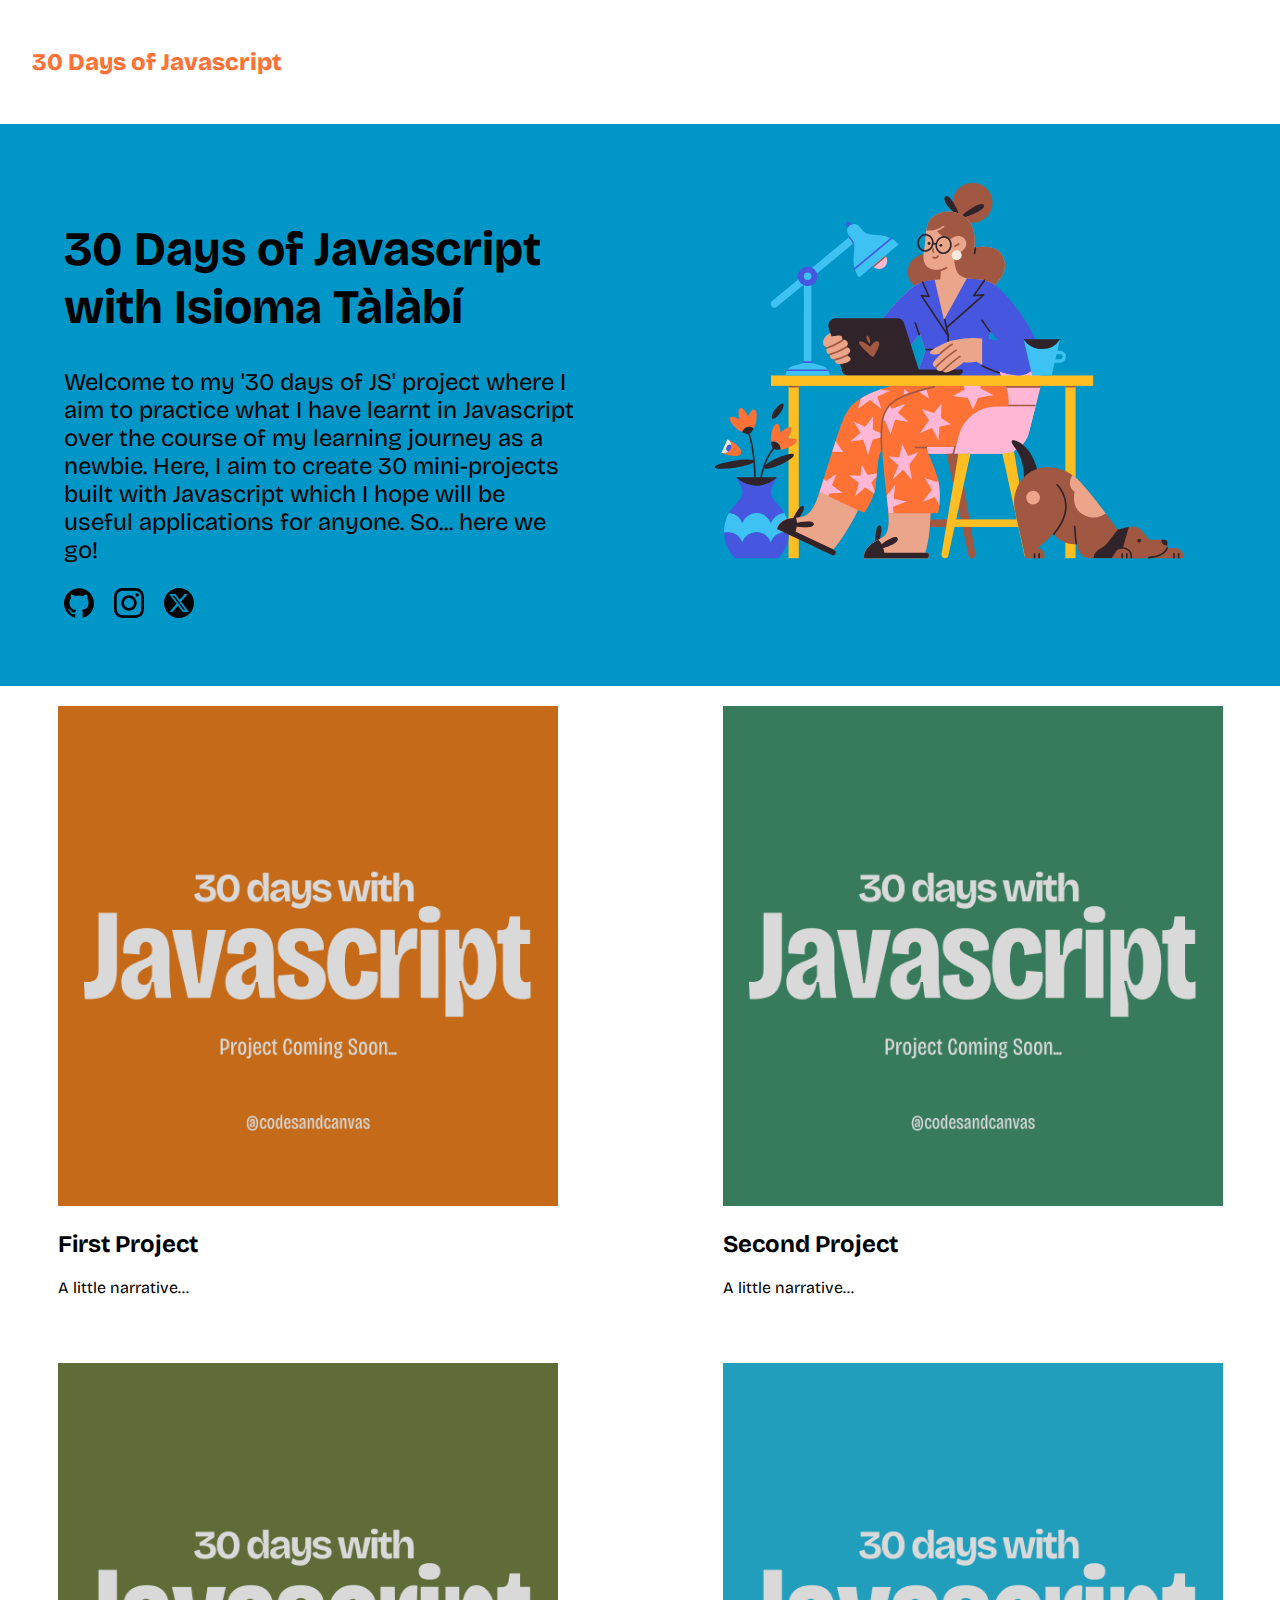
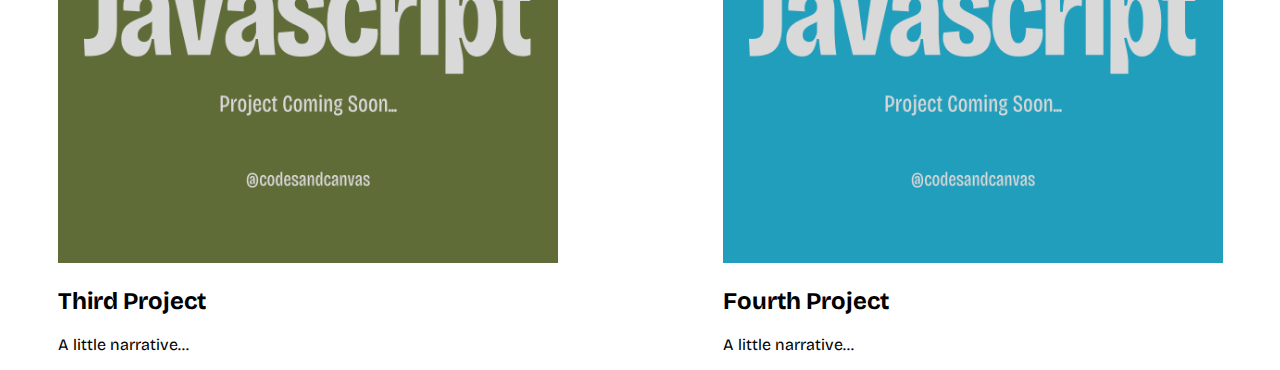
==== index.html @ bf1bf073 "initial commit" ====
<!DOCTYPE html>
<html lang="en">

<head>
    <meta charset="UTF-8">
    <meta name="viewport" content="width=device-width, initial-scale=1.0">
    <title>30 Days of Javascript</title>
    <link rel="shortcut icon" href="./assets/favicon.ico" type="image/x-icon">

    <!-- Style Sheet -->
    <link rel="stylesheet" href="./index.css">

    <!-- Font Family: Bricolage Grotesque -->
    <link rel="preconnect" href="https://fonts.googleapis.com">
    <link rel="preconnect" href="https://fonts.gstatic.com" crossorigin>
    <link href="https://fonts.googleapis.com/css2?family=Bricolage+Grotesque:opsz,wght@12..96,200..800&display=swap"
        rel="stylesheet">


</head>

<body>
    <header>
        <nav>
            <ul>
                <li>30 Days of Javascript</li>
            </ul>
        </nav>

    </header>
    <main>
        <section class="wrapper">
            <div class="first__container">
                <h1>30 Days of Javascript with Isioma Tàlàbí</h1>
                <p class="intro__text">Welcome to my '30 days of JS' project where I aim to practice what I have learnt
                    in Javascript over
                    the
                    course of my learning journey as a newbie. Here, I aim to create 30 mini-projects built with
                    Javascript
                    which I hope will be useful applications for anyone. So... here we go!</p>

                <span>
                    <a href=""><img class="socials" src="./assets/github.svg" alt=""></a>
                    <a href=""><img class="socials" src="./assets/instagram.svg" alt=""></a>
                    <a href=""><img class="socials" src="./assets/twitter-alt-circle.svg" alt=""></a>
                </span>
            </div>
            <div class="second__container">
                <img class="header__image" src="./assets/image1.svg"
                    alt="An illustration of a woman working on a laptop">
            </div>
        </section>

        <!-- Project List -->

        <section>
            <div class="third__container">

                <div class="widget">
                    <a href=""><img class="widget_image" src="./assets/1.png" alt="First Project placeholder"></a>
                    <h2>First Project</h2>
                    <p>A little narrative...</p>
                </div>

                <div class="widget">
                    <a href=""><img class="widget_image" src="./assets/2.png" alt="Second Project placeholder"></a>
                    <h2>Second Project</h2>
                    <p>A little narrative...</p>
                </div>

                <div class="widget">
                    <a href=""><img class="widget_image" src="./assets/3.png" alt="Third Project placeholder"></a>
                    <h2>Third Project</h2>
                    <p>A little narrative...</p>
                </div>

                <div class="widget">
                    <a href=""><img class="widget_image" src="./assets/4.png" alt="Fourth Project placeholder"></a>
                    <h2>Fourth Project</h2>
                    <p>A little narrative...</p>
                </div>

            </div>
        </section>

    </main>
</body>

</html>
---- index.css ----
/* Landing Page Styles */
*,
*::before,
*::after {
  box-sizing: border-box;
}

:root {
  --font-family: "Bricolage Grotesque", sans-serif;
  --color-primary: #0096c7;
}

body {
  font-family: var(--font-family);
  margin: 0;
}
/* Nav Bar */
ul > li {
  list-style: none;
  font-weight: 800;
  font-size: 1.5rem;
  color: #ff7134;
  padding: 2rem;
}

ul {
  padding: 0;
}

/* Introductory Section */
.wrapper {
  display: grid;
  grid-template-columns: 1fr 1fr;
  margin-bottom: 20px;
}

.header__image {
  width: 600px;
  height: 500px;
  object-fit: cover;
}

h1 {
  font-size: 3rem;
}

.intro__text {
  font-size: 1.5rem;
}

p {
  font-size: 1rem;
}

.first__container {
  padding: 4rem;
  background-color: var(--color-primary);
}

.socials {
  width: 30px;
}

span {
  display: flex;
  gap: 20px;
}

.second__container {
  background-color: var(--color-primary);
}

/* Project List */
.third__container {
  display: grid;
  grid-template-columns: 1fr 1fr;
  row-gap: 50px;
  column-gap: 50px;
  /* justify-content: center; */
  justify-items: center;
}

.widget_image {
  height: 500px;
  width: 500px;
}

/* Media Queries */
@media screen and (max-width: 800px) {
  .wrapper {
    display: grid;
    grid-template-columns: 1fr;
    margin-left: 50px;
  }

  .first__container {
    padding: 2rem;
    width: 500px;
  }

  .second__container {
    width: 500px;
  }

  h1 {
    font-size: 2rem;
  }

  .intro__text {
    font-size: 1rem;
  }

  .third__container {
    display: grid;
    grid-template-columns: 1fr;
    margin-left: 50px;
  }

  .socials {
    width: 20px;
  }
}
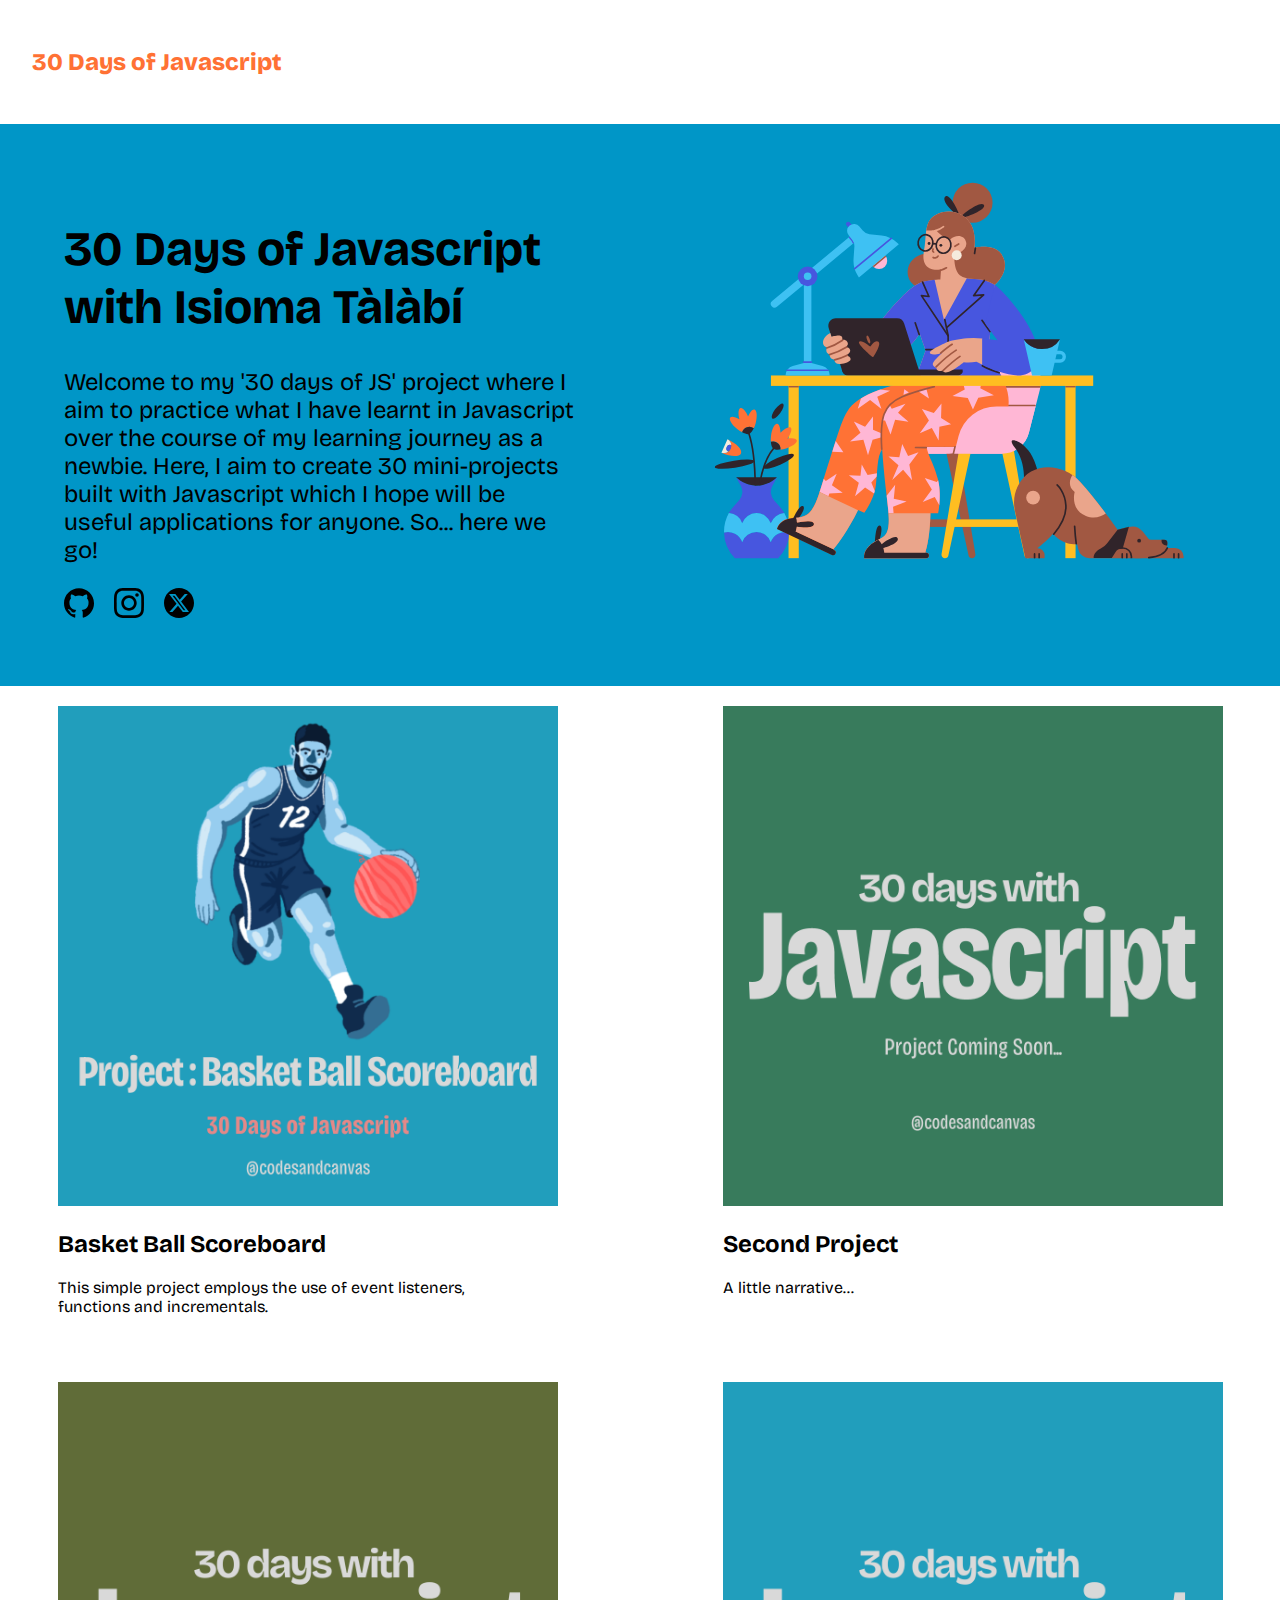
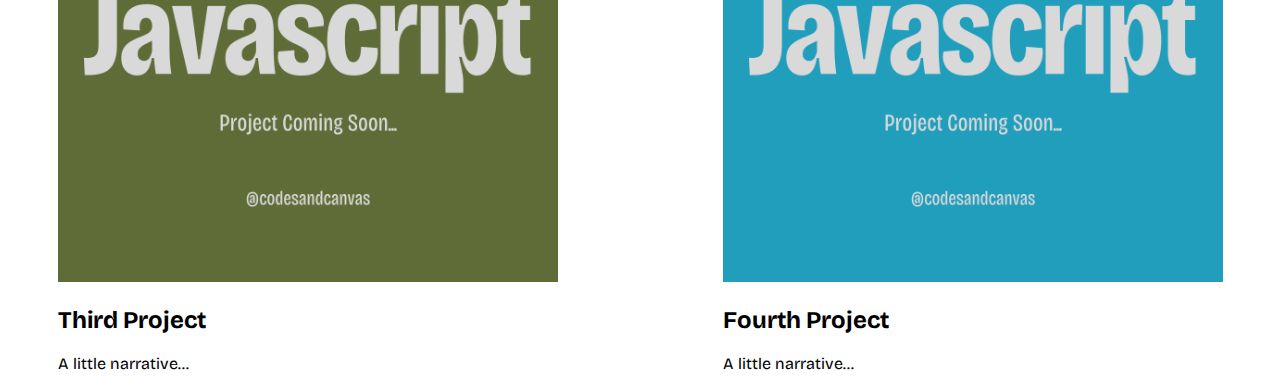
==== commit 43ef08c2: "new: added basketball scorecard project" ====
--- a/index.html
+++ b/index.html
@@ -40,9 +40,9 @@
                     which I hope will be useful applications for anyone. So... here we go!</p>
 
                 <span>
-                    <a href=""><img class="socials" src="./assets/github.svg" alt=""></a>
-                    <a href=""><img class="socials" src="./assets/instagram.svg" alt=""></a>
-                    <a href=""><img class="socials" src="./assets/twitter-alt-circle.svg" alt=""></a>
+                    <a href="https://github.com/isioma-talabi"><img class="socials" src="./assets/github.svg" alt=""></a>
+                    <a href="https://www.instagram.com/codesandcanvas?igsh=d3llNnl2dmVuMG16"><img class="socials" src="./assets/instagram.svg" alt=""></a>
+                    <a href="https://x.com/codesandcanvas"><img class="socials" src="./assets/twitter-alt-circle.svg" alt=""></a>
                 </span>
             </div>
             <div class="second__container">
@@ -57,9 +57,11 @@
             <div class="third__container">
 
                 <div class="widget">
-                    <a href=""><img class="widget_image" src="./assets/1.png" alt="First Project placeholder"></a>
-                    <h2>First Project</h2>
-                    <p>A little narrative...</p>
+                    <a href="./basketball-scorecard/basketball-scorecard.html"><img class="widget_image" src="./assets/BBall.png" alt="First Project placeholder"></a>
+                    <a href="./basketball-scorecard/basketball-scorecard.html">
+                        <h2 id="bball__heading">Basket Ball Scoreboard</h2>
+                    </a>
+                    <p>This simple project employs the use of  event listeners, <br class="nobreak"> functions and incrementals. </p>
                 </div>
 
                 <div class="widget">
--- a/index.css
+++ b/index.css
@@ -23,6 +23,10 @@
   padding: 2rem;
 }
 
+a {
+  text-decoration: none;
+}
+
 ul {
   padding: 0;
 }
@@ -42,6 +46,14 @@
 
 h1 {
   font-size: 3rem;
+}
+
+#bball__heading {
+  color: black;
+}
+
+#bball__heading:hover {
+  color: #229ebc;
 }
 
 .intro__text {
@@ -90,7 +102,6 @@
   .wrapper {
     display: grid;
     grid-template-columns: 1fr;
-    margin-left: 50px;
   }
 
   .first__container {
@@ -111,12 +122,68 @@
   }
 
   .third__container {
-    display: grid;
-    grid-template-columns: 1fr;
-    margin-left: 50px;
+    display: flex;
+    flex-direction: column;
   }
 
   .socials {
     width: 20px;
   }
+
+  .header__image {
+    width: 400px;
+    height: 400px;
+    object-fit: cover;
+  }
 }
+
+@media screen and (max-width: 400px) {
+  .first__container {
+    padding: 1rem;
+    width: 300px;
+    margin-left: 20px;
+  }
+
+  .second__container {
+    width: 300px;
+    margin-left: 20px;
+  }
+
+  .third__container {
+    display: flex;
+    flex-direction: column;
+    margin-left: 20px;
+  }
+
+  .header__image {
+    width: 300px;
+    height: 300px;
+    object-fit: cover;
+  }
+
+  .widget_image {
+    height: 300px;
+    width: 300px;
+  }
+
+  h1 {
+    font-size: 1rem;
+  }
+
+   p {
+    font-size: 14px;
+  }
+
+  .intro__text {
+    font-size: 13px;
+  }
+
+  ul > li {
+    font-size: 1rem;
+    padding: 1rem;
+  }
+
+  .nobreak {
+    display: none;
+  }
+}
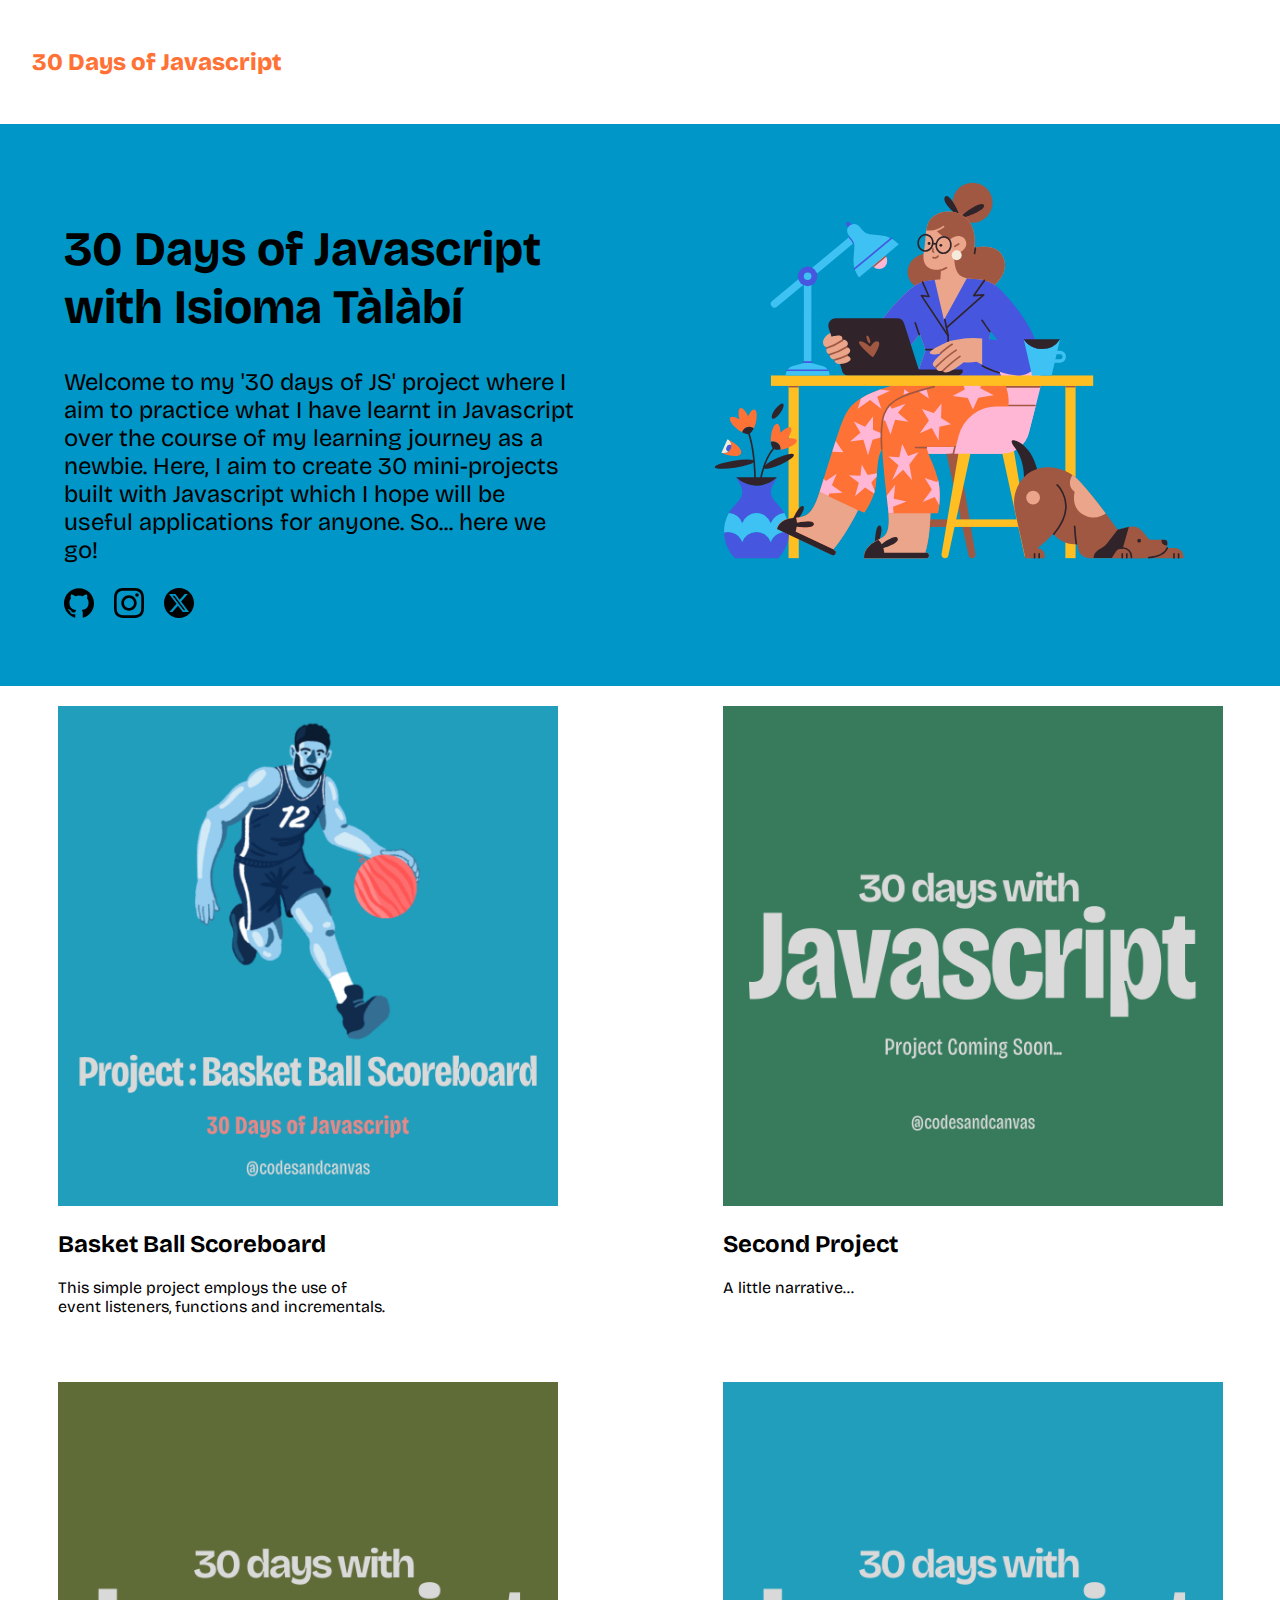
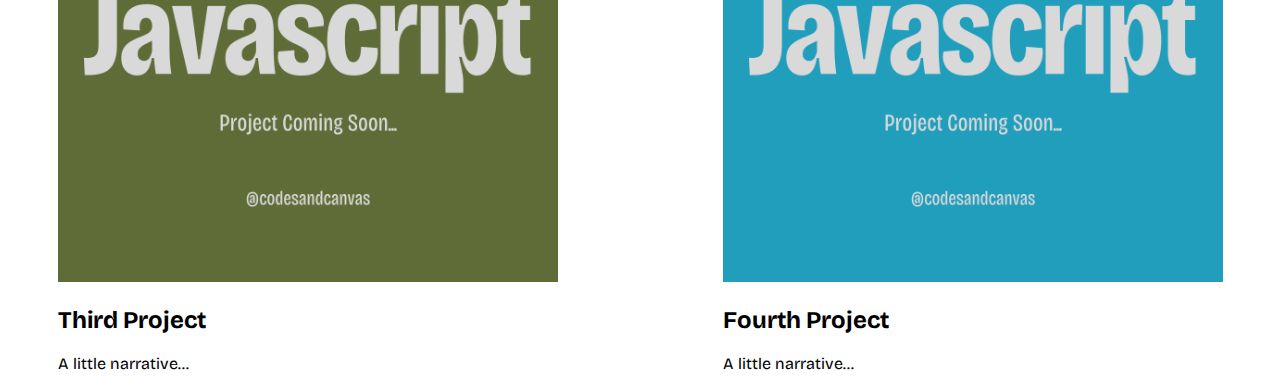
==== commit ebadd8d0: "fix: media queries" ====
--- a/index.html
+++ b/index.html
@@ -61,7 +61,7 @@
                     <a href="./basketball-scorecard/basketball-scorecard.html">
                         <h2 id="bball__heading">Basket Ball Scoreboard</h2>
                     </a>
-                    <p>This simple project employs the use of  event listeners, <br class="nobreak"> functions and incrementals. </p>
+                    <p>This simple project employs the use of <br>  event listeners, functions and incrementals. </p>
                 </div>
 
                 <div class="widget">
--- a/index.css
+++ b/index.css
@@ -97,7 +97,7 @@
   width: 500px;
 }
 
-/* Media Queries */
+/* Media Queries for homepage */
 @media screen and (max-width: 800px) {
   .wrapper {
     display: grid;
@@ -137,7 +137,7 @@
   }
 }
 
-@media screen and (max-width: 400px) {
+@media screen and (max-width: 500px) {
   .first__container {
     padding: 1rem;
     width: 300px;
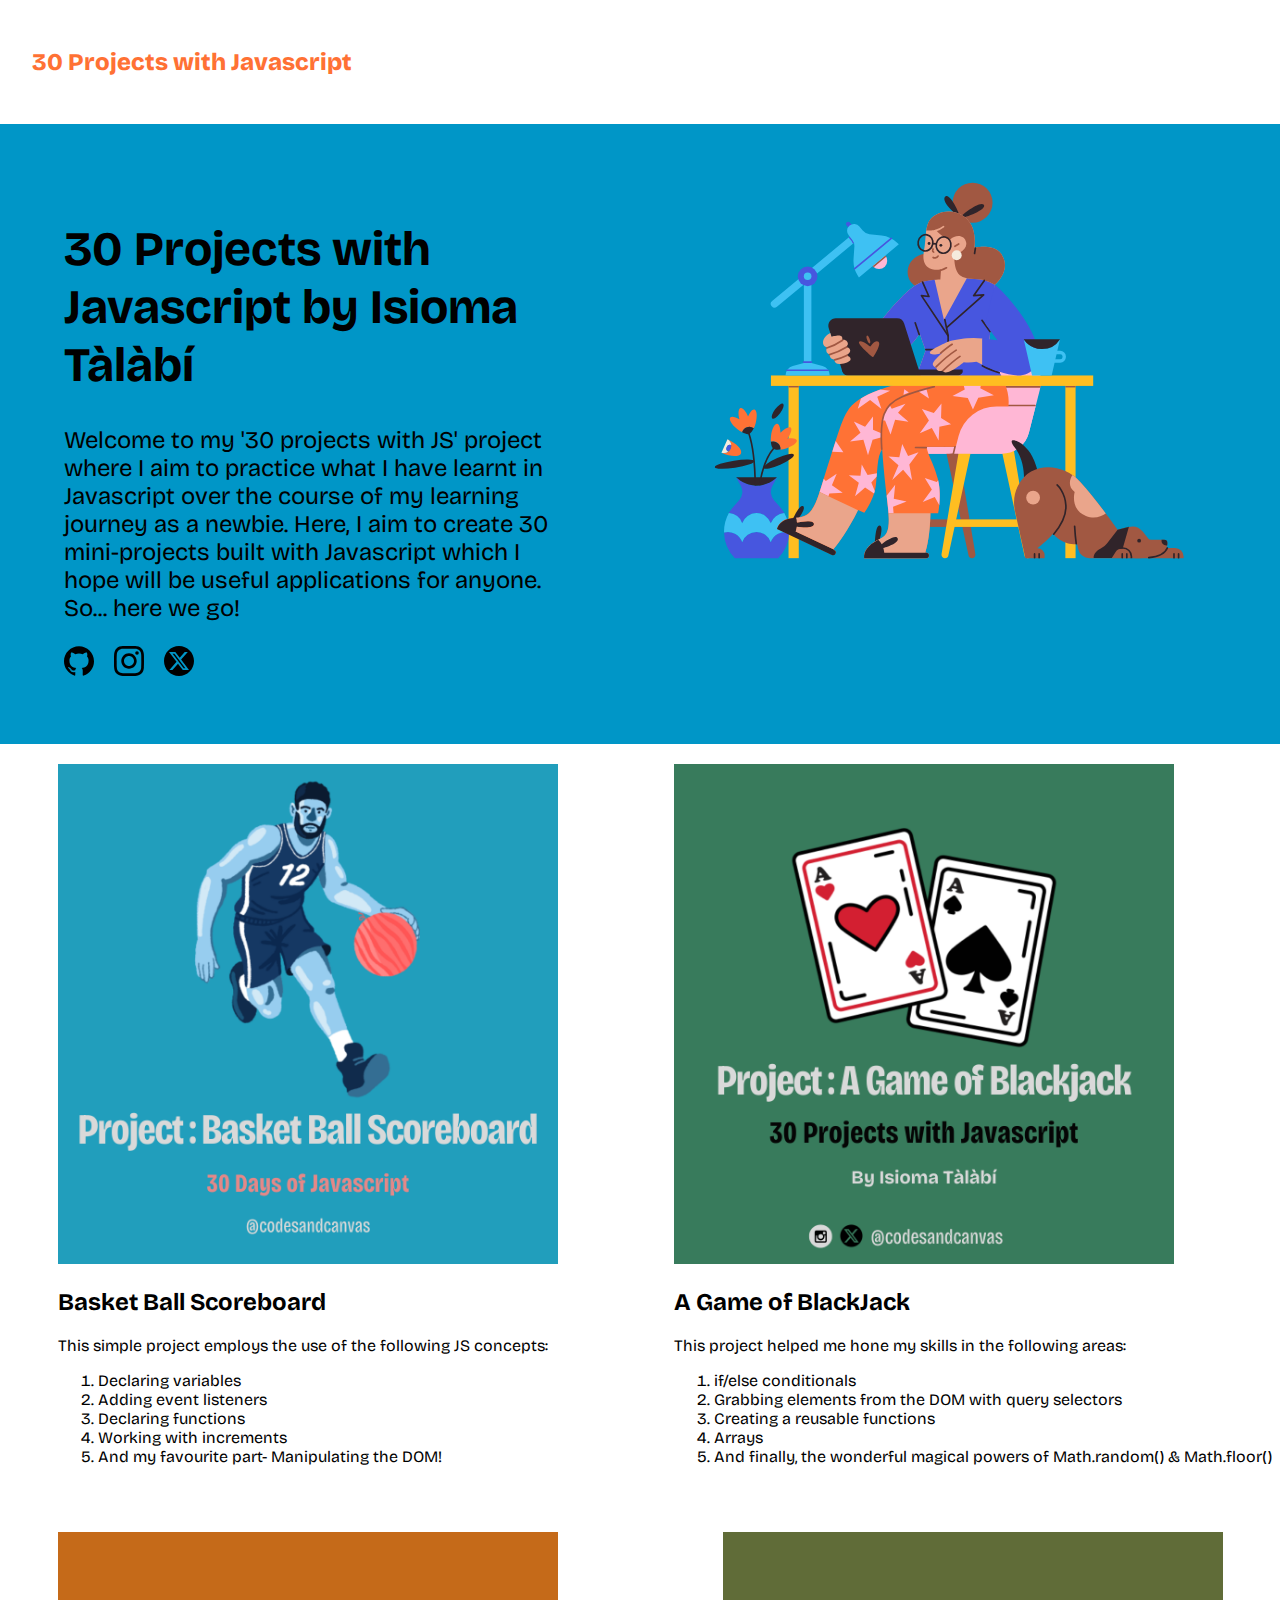
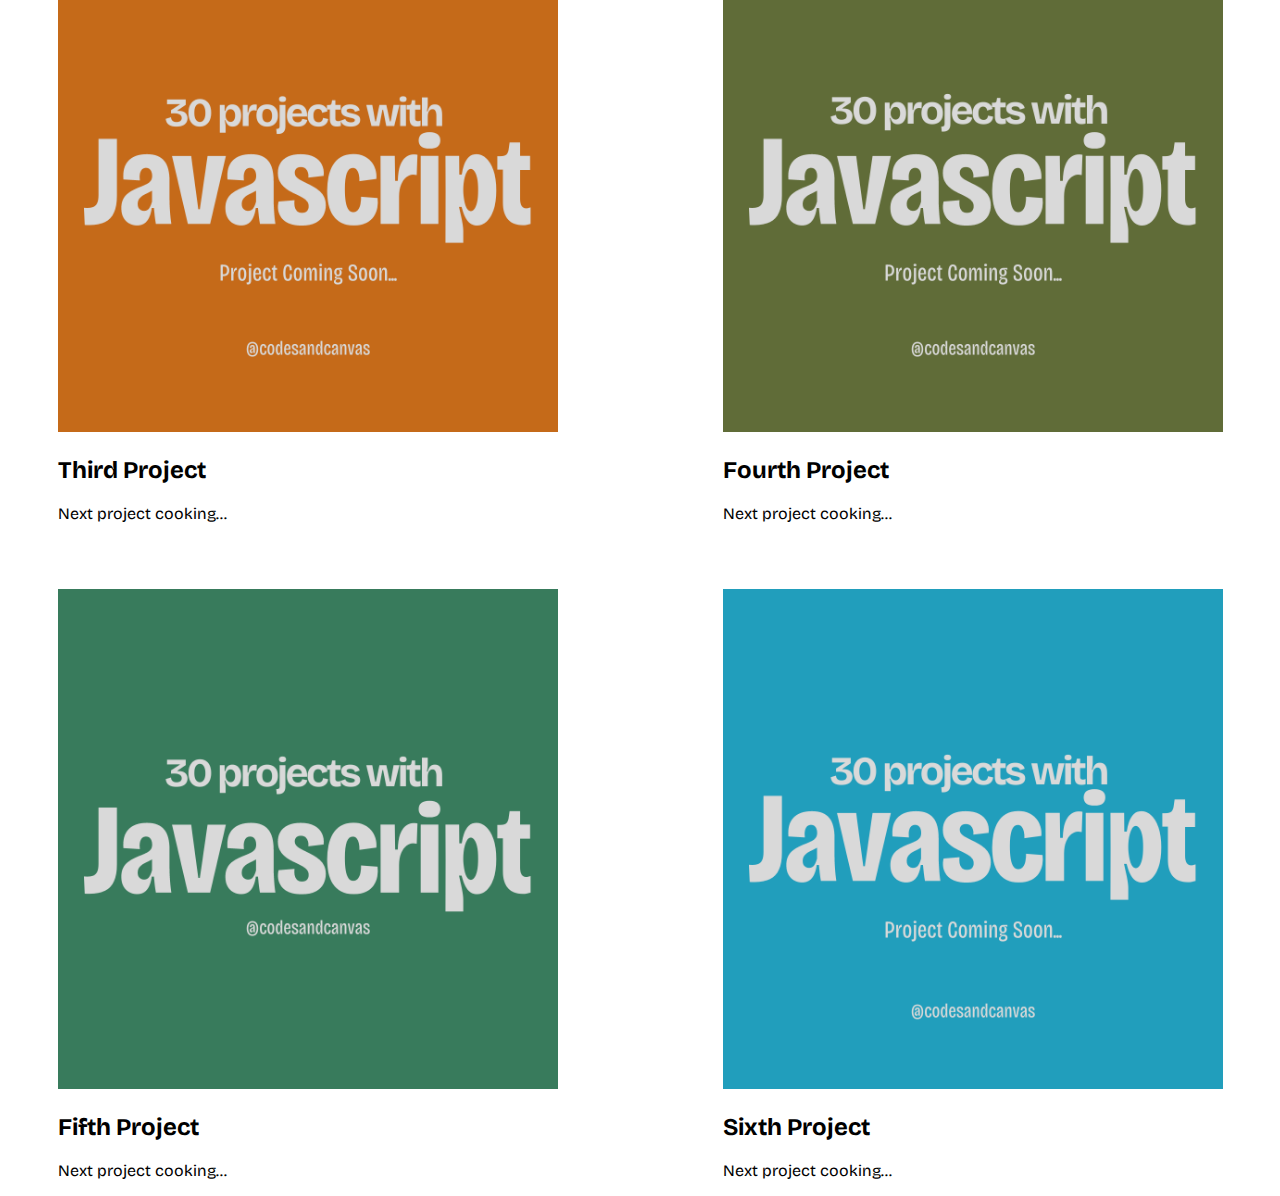
==== commit 768eccd8: "new: added new Blackjack project" ====
--- a/index.html
+++ b/index.html
@@ -23,7 +23,7 @@
     <header>
         <nav>
             <ul>
-                <li>30 Days of Javascript</li>
+                <li>30 Projects with Javascript</li>
             </ul>
         </nav>
 
@@ -31,8 +31,9 @@
     <main>
         <section class="wrapper">
             <div class="first__container">
-                <h1>30 Days of Javascript with Isioma Tàlàbí</h1>
-                <p class="intro__text">Welcome to my '30 days of JS' project where I aim to practice what I have learnt
+                <h1>30 Projects with Javascript by Isioma Tàlàbí</h1>
+                <p class="intro__text">Welcome to my '30 projects with JS' project where I aim to practice what I have
+                    learnt
                     in Javascript over
                     the
                     course of my learning journey as a newbie. Here, I aim to create 30 mini-projects built with
@@ -40,9 +41,12 @@
                     which I hope will be useful applications for anyone. So... here we go!</p>
 
                 <span>
-                    <a href="https://github.com/isioma-talabi"><img class="socials" src="./assets/github.svg" alt=""></a>
-                    <a href="https://www.instagram.com/codesandcanvas?igsh=d3llNnl2dmVuMG16"><img class="socials" src="./assets/instagram.svg" alt=""></a>
-                    <a href="https://x.com/codesandcanvas"><img class="socials" src="./assets/twitter-alt-circle.svg" alt=""></a>
+                    <a href="https://github.com/isioma-talabi"><img class="socials" src="./assets/github.svg"
+                            alt=""></a>
+                    <a href="https://www.instagram.com/codesandcanvas?igsh=d3llNnl2dmVuMG16"><img class="socials"
+                            src="./assets/instagram.svg" alt=""></a>
+                    <a href="https://x.com/codesandcanvas"><img class="socials" src="./assets/twitter-alt-circle.svg"
+                            alt=""></a>
                 </span>
             </div>
             <div class="second__container">
@@ -57,29 +61,66 @@
             <div class="third__container">
 
                 <div class="widget">
-                    <a href="./basketball-scorecard/basketball-scorecard.html"><img class="widget_image" src="./assets/BBall.png" alt="First Project placeholder"></a>
+                    <a href="./basketball-scorecard/basketball-scorecard.html"><img class="widget_image"
+                            src="./assets/BBall.png" alt="First Project placeholder"></a>
                     <a href="./basketball-scorecard/basketball-scorecard.html">
                         <h2 id="bball__heading">Basket Ball Scoreboard</h2>
                     </a>
-                    <p>This simple project employs the use of <br>  event listeners, functions and incrementals. </p>
+                    <p>This simple project employs the use of the following JS concepts: <br>
+                    <ol>
+                        <li>Declaring variables</li>
+                        <li>Adding event listeners</li>
+                        <li>Declaring functions</li>
+                        <li>Working with increments</li>
+                        <li>And my favourite part- Manipulating the DOM!</li>
+                    </ol>
+                    </p>
                 </div>
 
                 <div class="widget">
-                    <a href=""><img class="widget_image" src="./assets/2.png" alt="Second Project placeholder"></a>
-                    <h2>Second Project</h2>
-                    <p>A little narrative...</p>
+                    <a href="./blackjackgame/blackjackgame.html"><img class="widget_image"
+                            src="./assets/Blackjackpage.png" alt="Second Project placeholder"></a>
+                    <a href="./blackjackgame/blackjackgame.html">
+                        <h2 id="blackjack__heading">A Game of BlackJack</h2>
+                    </a>
+                    <p>This project helped me hone my skills in the following areas:
+                    <ol>
+                        <li>if/else conditionals</li>
+                        <li>Grabbing elements from the DOM with query selectors</li>
+                        <li>Creating a reusable functions</li>
+                        <li>Arrays</li>
+                        <li>And finally, the wonderful magical powers of Math.random() & Math.floor()</li>
+
+                    </ol>
+                    </p>
                 </div>
 
                 <div class="widget">
-                    <a href=""><img class="widget_image" src="./assets/3.png" alt="Third Project placeholder"></a>
+                    <a href=""><img class="widget_image" src="./assets/Codes & Canvas 2/4.png"
+                            alt="Third Project placeholder"></a>
                     <h2>Third Project</h2>
-                    <p>A little narrative...</p>
+                    <p>Next project cooking...</p>
                 </div>
 
                 <div class="widget">
-                    <a href=""><img class="widget_image" src="./assets/4.png" alt="Fourth Project placeholder"></a>
+                    <a href=""><img class="widget_image" src="./assets/Codes & Canvas 2/6.png"
+                            alt="Fourth Project placeholder"></a>
                     <h2>Fourth Project</h2>
-                    <p>A little narrative...</p>
+                    <p>Next project cooking...</p>
+                </div>
+
+                <div class="widget">
+                    <a href=""><img class="widget_image" src="./assets/Codes & Canvas 2/5.png"
+                            alt="Third Project placeholder"></a>
+                    <h2>Fifth Project</h2>
+                    <p>Next project cooking...</p>
+                </div>
+
+                <div class="widget">
+                    <a href=""><img class="widget_image" src="./assets/Codes & Canvas 2/7.png"
+                            alt="Fourth Project placeholder"></a>
+                    <h2>Sixth Project</h2>
+                    <p>Next project cooking...</p>
                 </div>
 
             </div>
--- a/index.css
+++ b/index.css
@@ -13,6 +13,9 @@
 body {
   font-family: var(--font-family);
   margin: 0;
+  padding: 0;
+  max-width: 100vw;
+  overflow-x: hidden;
 }
 /* Nav Bar */
 ul > li {
@@ -36,6 +39,7 @@
   display: grid;
   grid-template-columns: 1fr 1fr;
   margin-bottom: 20px;
+  max-width: 100%;
 }
 
 .header__image {
@@ -54,6 +58,14 @@
 
 #bball__heading:hover {
   color: #229ebc;
+}
+
+#blackjack__heading {
+  color: black;
+}
+
+#blackjack__heading:hover {
+  color: #397a5c;
 }
 
 .intro__text {
@@ -138,21 +150,32 @@
 }
 
 @media screen and (max-width: 500px) {
+  body {
+    max-width: 100%;
+    overflow-x: hidden;
+  }
+
+  .wrapper {
+    width: 100%;
+    max-width: 100vw;
+  }
+
   .first__container {
-    padding: 1rem;
-    width: 300px;
-    margin-left: 20px;
+    padding: 2rem;
+    width: 300px;
+    margin: 0 auto;
   }
 
   .second__container {
     width: 300px;
-    margin-left: 20px;
+    margin: 0 auto;
   }
 
   .third__container {
     display: flex;
     flex-direction: column;
-    margin-left: 20px;
+    width: 300px;
+    margin: 0 auto;
   }
 
   .header__image {
@@ -164,13 +187,15 @@
   .widget_image {
     height: 300px;
     width: 300px;
+    margin: 0 auto;
+    max-width: 100%;
   }
 
   h1 {
     font-size: 1rem;
   }
 
-   p {
+  p {
     font-size: 14px;
   }
 
@@ -180,7 +205,8 @@
 
   ul > li {
     font-size: 1rem;
-    padding: 1rem;
+    padding: 0;
+    padding-left: 1rem;
   }
 
   .nobreak {
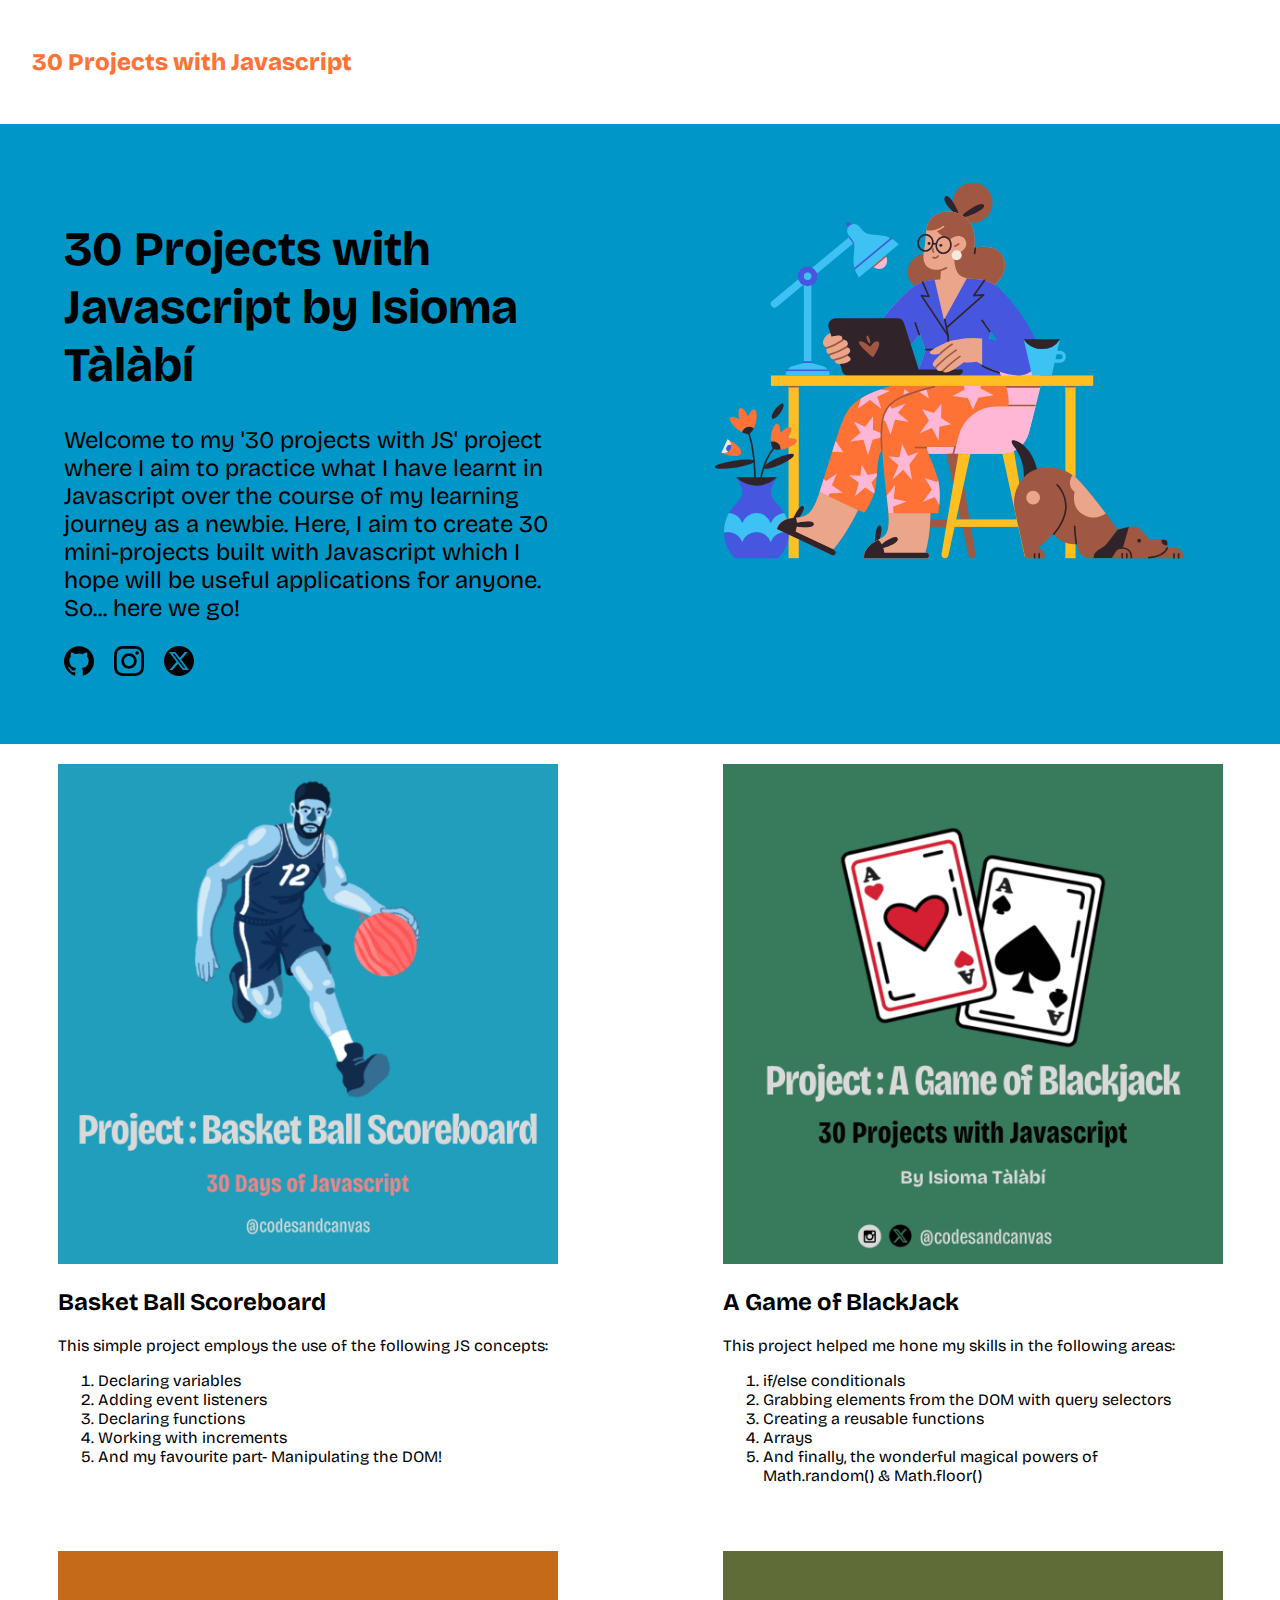
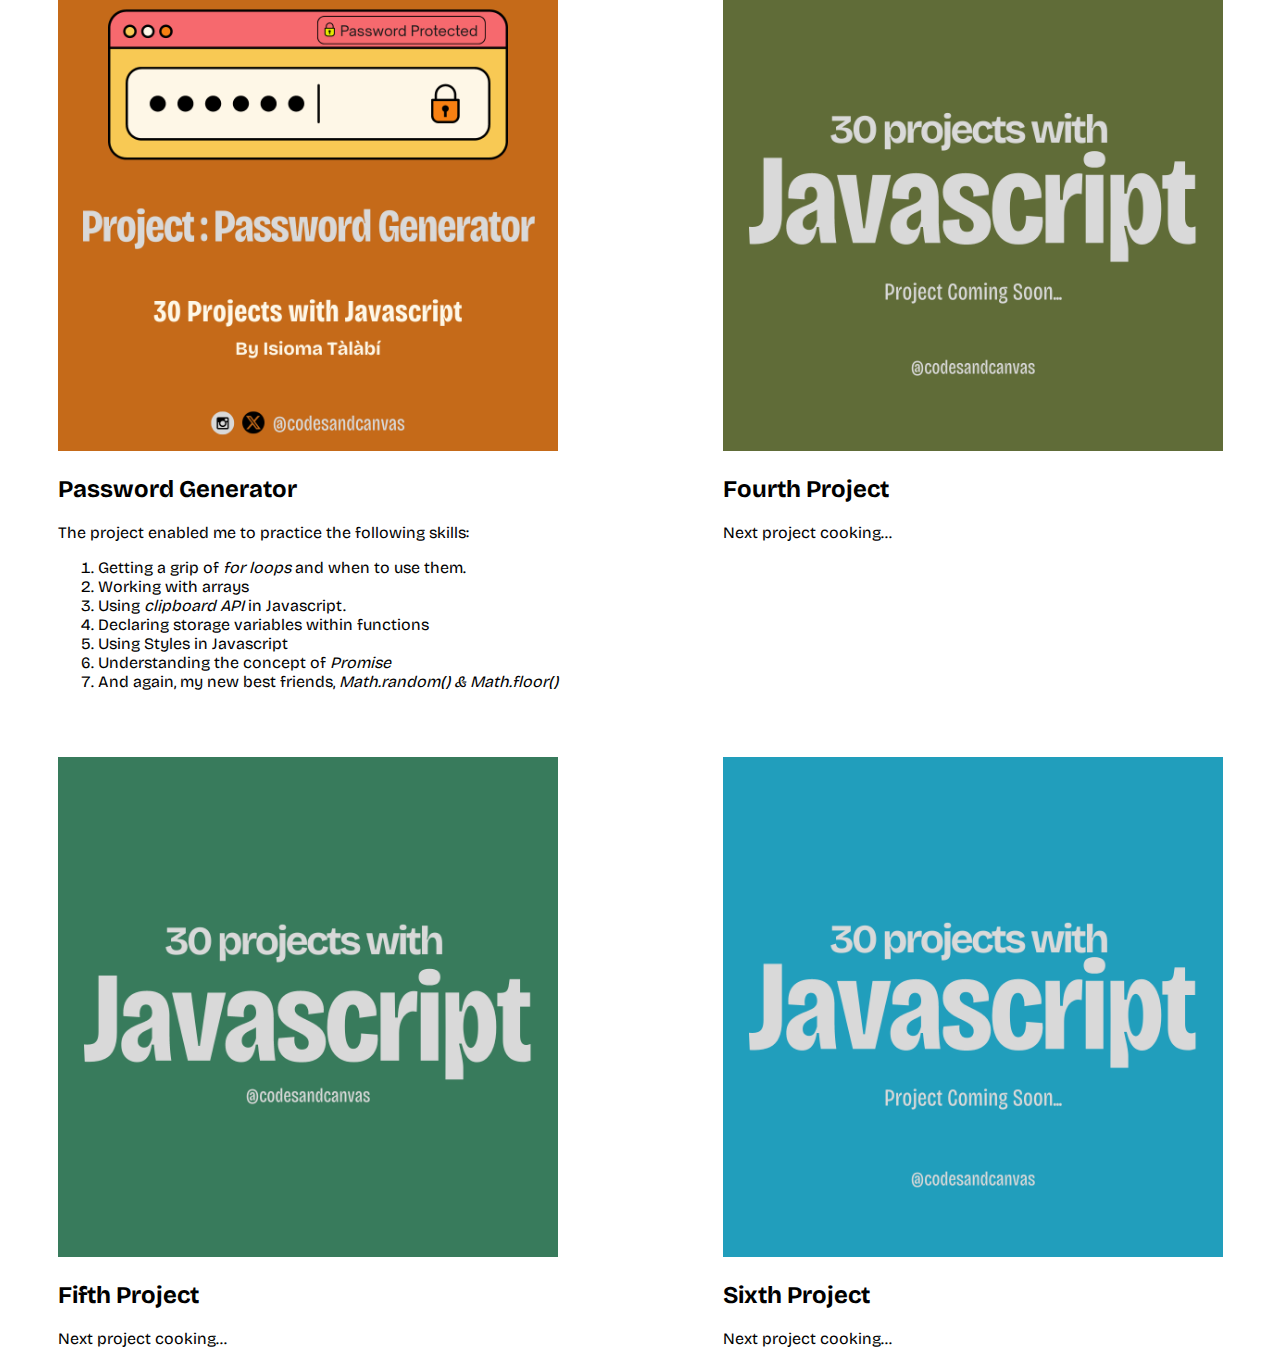
==== commit 916f84f2: "new: added new password generator project" ====
--- a/index.html
+++ b/index.html
@@ -62,7 +62,7 @@
 
                 <div class="widget">
                     <a href="./basketball-scorecard/basketball-scorecard.html"><img class="widget_image"
-                            src="./assets/BBall.png" alt="First Project placeholder"></a>
+                            src="./assets/BBall.png" alt="basketball-scorecard"></a>
                     <a href="./basketball-scorecard/basketball-scorecard.html">
                         <h2 id="bball__heading">Basket Ball Scoreboard</h2>
                     </a>
@@ -79,7 +79,7 @@
 
                 <div class="widget">
                     <a href="./blackjackgame/blackjackgame.html"><img class="widget_image"
-                            src="./assets/Blackjackpage.png" alt="Second Project placeholder"></a>
+                            src="./assets/Blackjackpage.png" alt="A Game of Blackjack"></a>
                     <a href="./blackjackgame/blackjackgame.html">
                         <h2 id="blackjack__heading">A Game of BlackJack</h2>
                     </a>
@@ -89,17 +89,32 @@
                         <li>Grabbing elements from the DOM with query selectors</li>
                         <li>Creating a reusable functions</li>
                         <li>Arrays</li>
-                        <li>And finally, the wonderful magical powers of Math.random() & Math.floor()</li>
+                        <li>And finally, the wonderful magical powers of <br> Math.random() & Math.floor()</li>
 
                     </ol>
                     </p>
                 </div>
 
                 <div class="widget">
-                    <a href=""><img class="widget_image" src="./assets/Codes & Canvas 2/4.png"
-                            alt="Third Project placeholder"></a>
-                    <h2>Third Project</h2>
-                    <p>Next project cooking...</p>
+                    <a href="./password-generator/password-generator.html"><img class="widget_image"
+                            src="./assets/Password-Generator.png" alt="Password-Generator"></a>
+                    <a href="./password-generator/password-generator.html">
+                        <h2 id="pword__heading">Password Generator</h2>
+                    </a>
+                    <p>The project enabled me to practice the following skills:
+
+                    <ol>
+                        <li>Getting a grip of <em>for loops</em> and when to use them.</li>
+                        <li>Working with arrays</li>
+                        <li>Using <em>clipboard API</em> in Javascript.</li>
+                        <li>Declaring storage variables within functions</li>
+                        <li>Using Styles in Javascript</li>
+                        <li>Understanding the concept of <em>Promise</em></li>
+                        <li>And again, my new best friends, <em>Math.random() & Math.floor()</em></li>
+
+                    </ol>
+
+                    </p>
                 </div>
 
                 <div class="widget">
--- a/index.css
+++ b/index.css
@@ -66,6 +66,14 @@
 
 #blackjack__heading:hover {
   color: #397a5c;
+}
+
+#pword__heading {
+  color: black;
+}
+
+#pword__heading:hover {
+  color: #c56a18;
 }
 
 .intro__text {
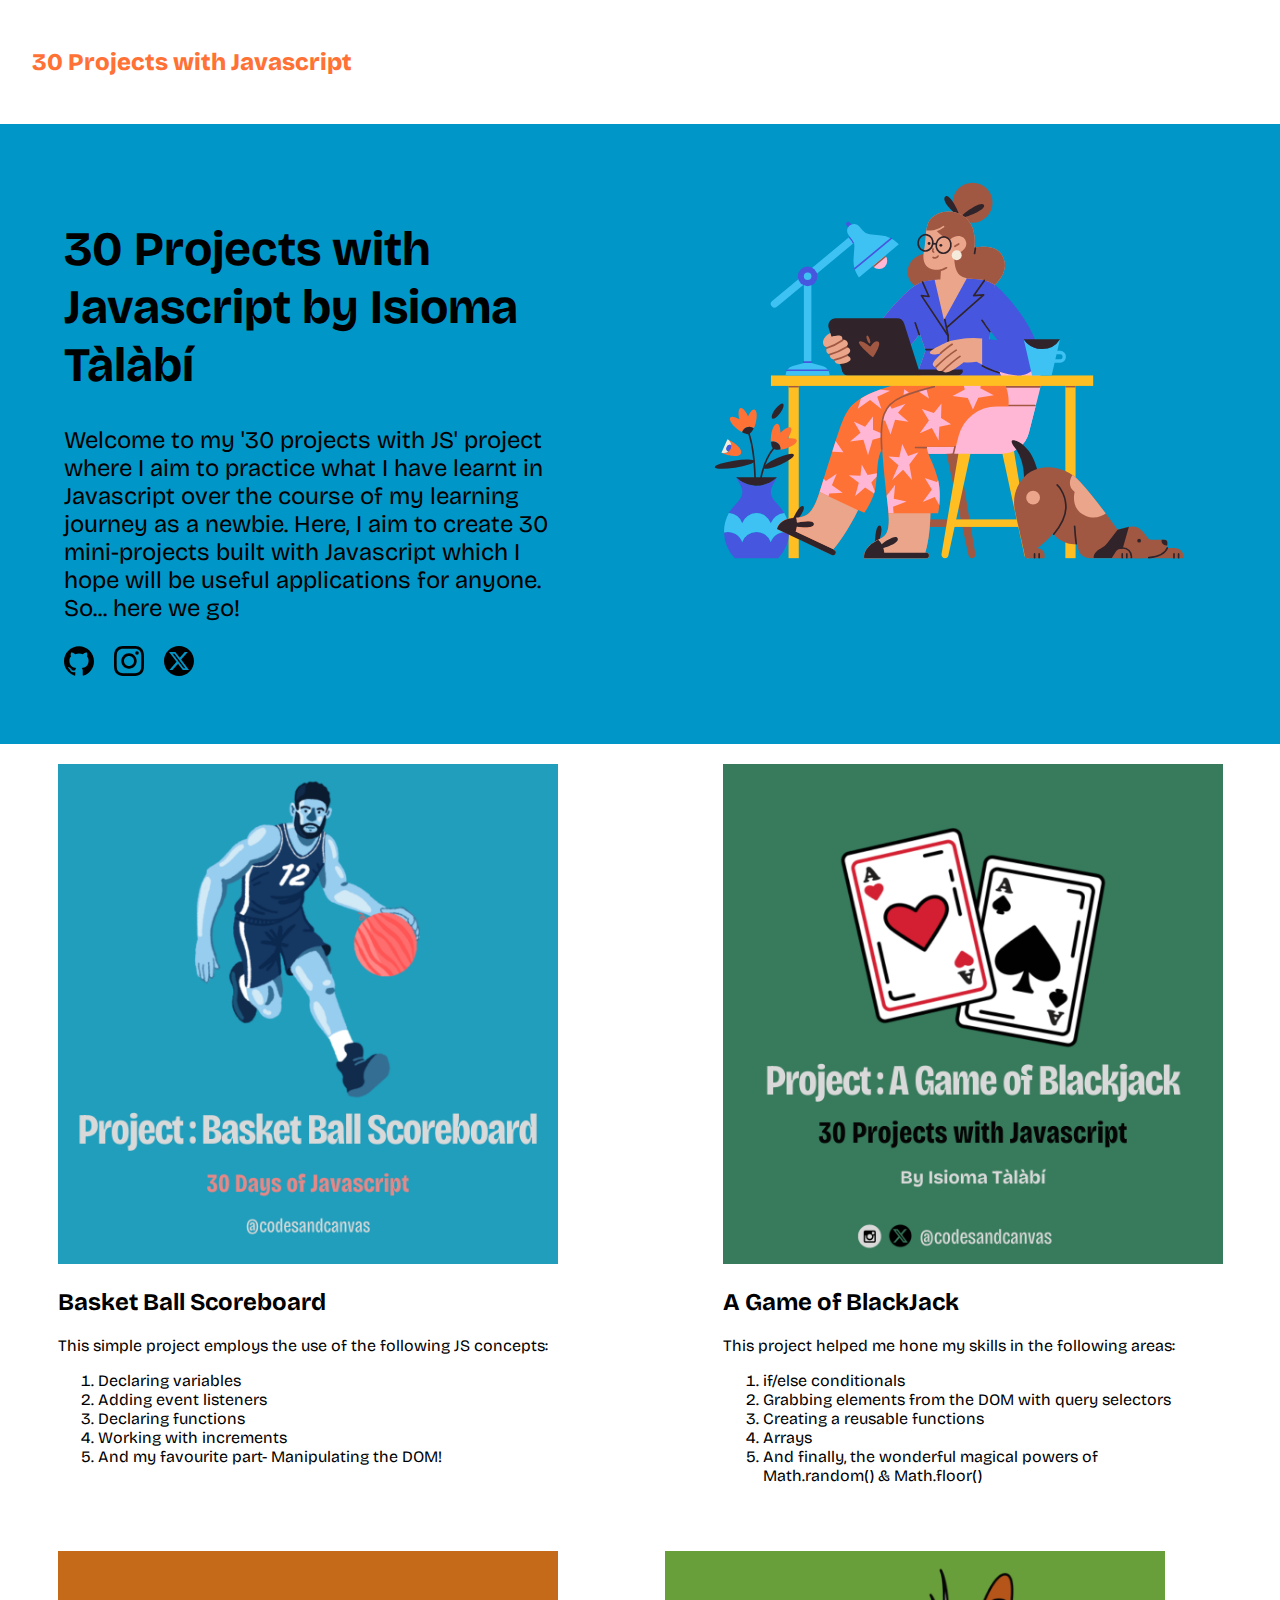
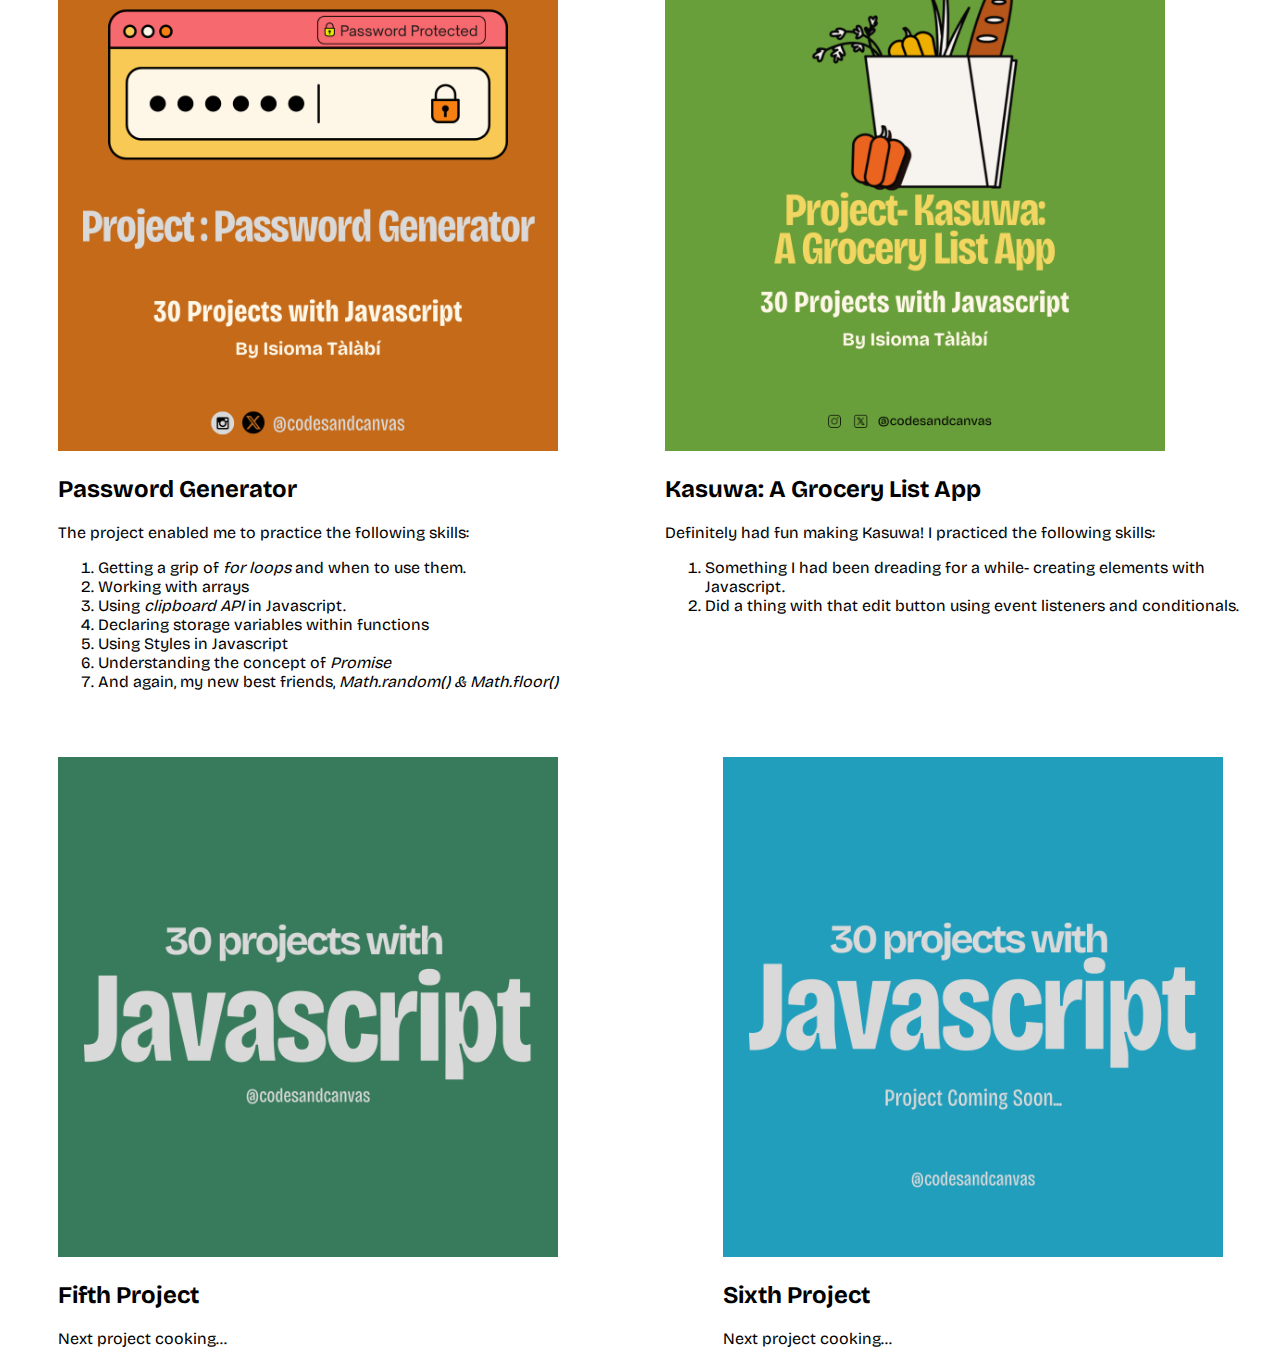
==== commit 4c0b00e1: "update: added media queries to grocery app" ====
--- a/index.html
+++ b/index.html
@@ -118,10 +118,15 @@
                 </div>
 
                 <div class="widget">
-                    <a href=""><img class="widget_image" src="./assets/Codes & Canvas 2/6.png"
-                            alt="Fourth Project placeholder"></a>
-                    <h2>Fourth Project</h2>
-                    <p>Next project cooking...</p>
+                    <a href="./grocery-list-app/kasuwa.html"><img class="widget_image" src="./assets/Kasuwa-CC.png"
+                            alt="Kasuwa- A grocery list app"></a>
+                    <h2>Kasuwa: A Grocery List App</h2>
+                    <p>Definitely had fun making Kasuwa! I practiced the following skills:</p>
+
+                    <ol>
+                        <li>Something I had been dreading for a while- creating elements with Javascript.</li>
+                        <li>Did a thing with that edit button using event listeners and conditionals. </li>
+                    </ol>
                 </div>
 
                 <div class="widget">
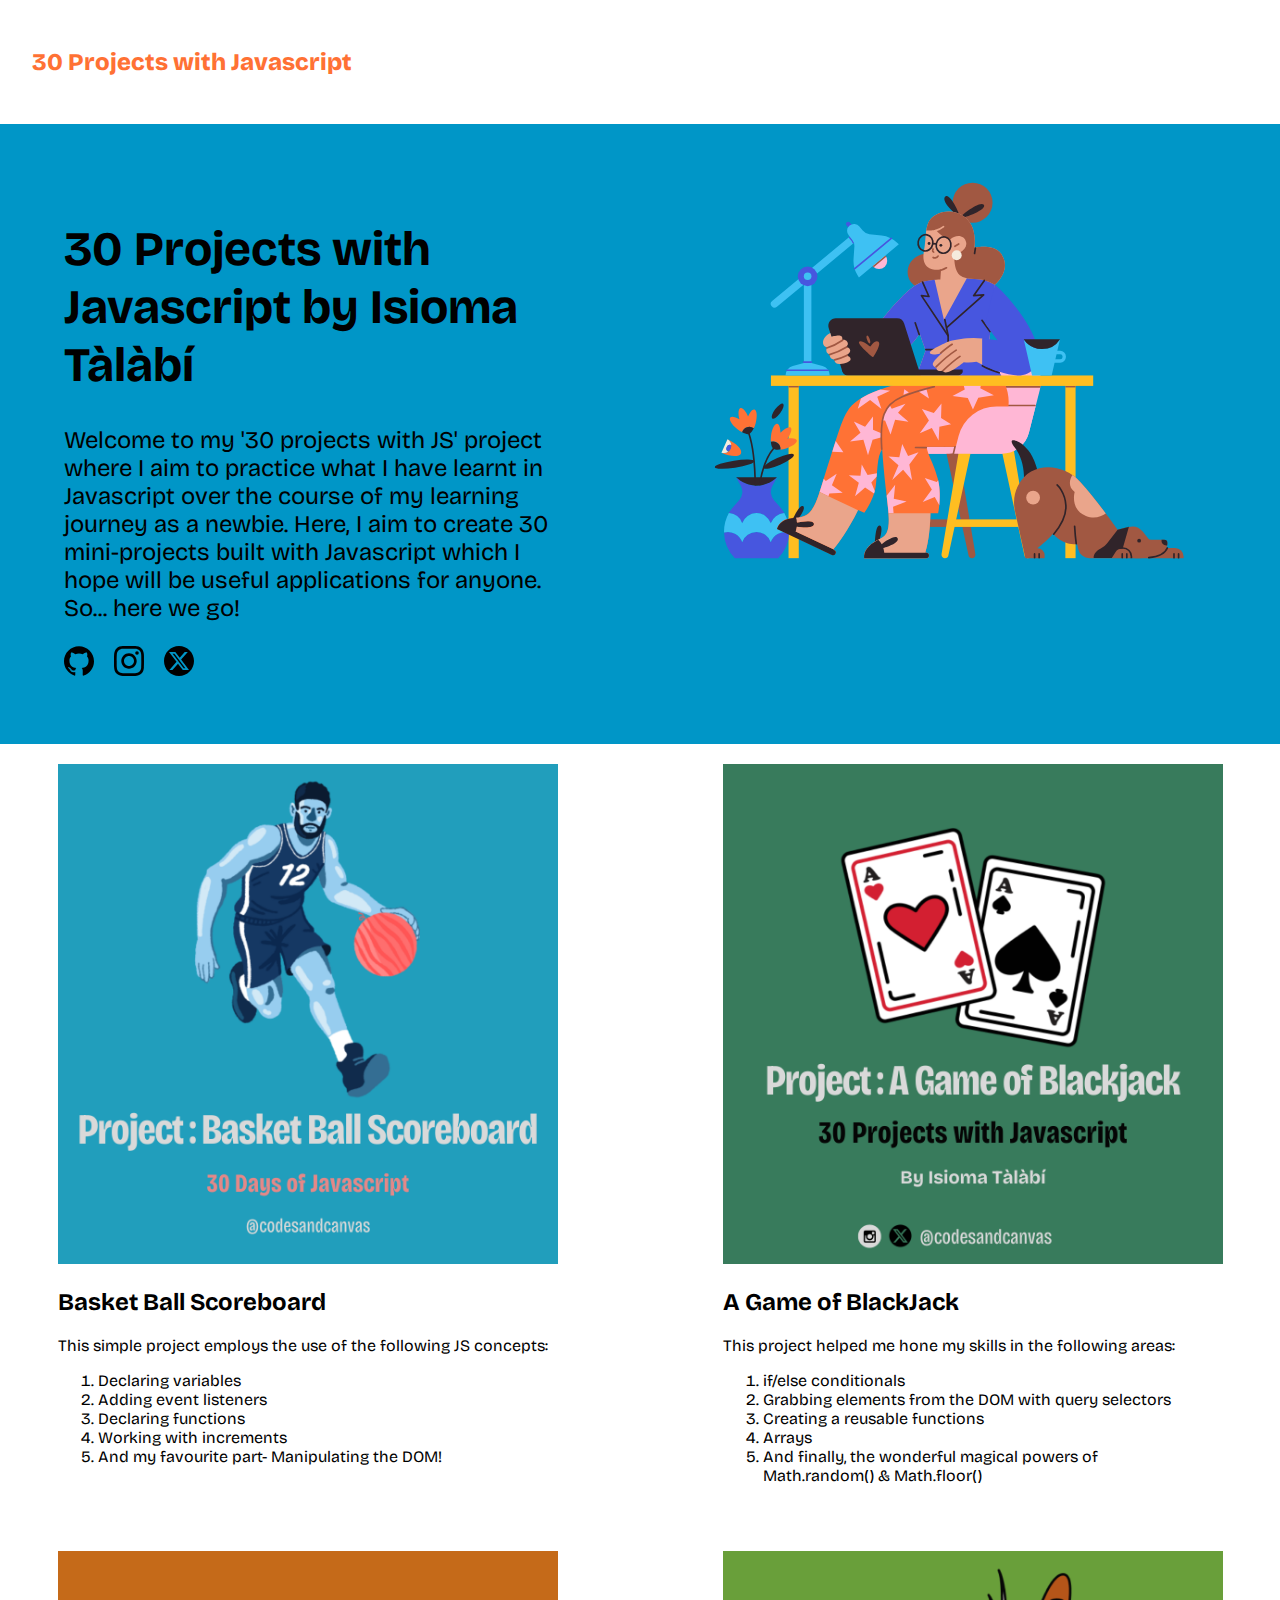
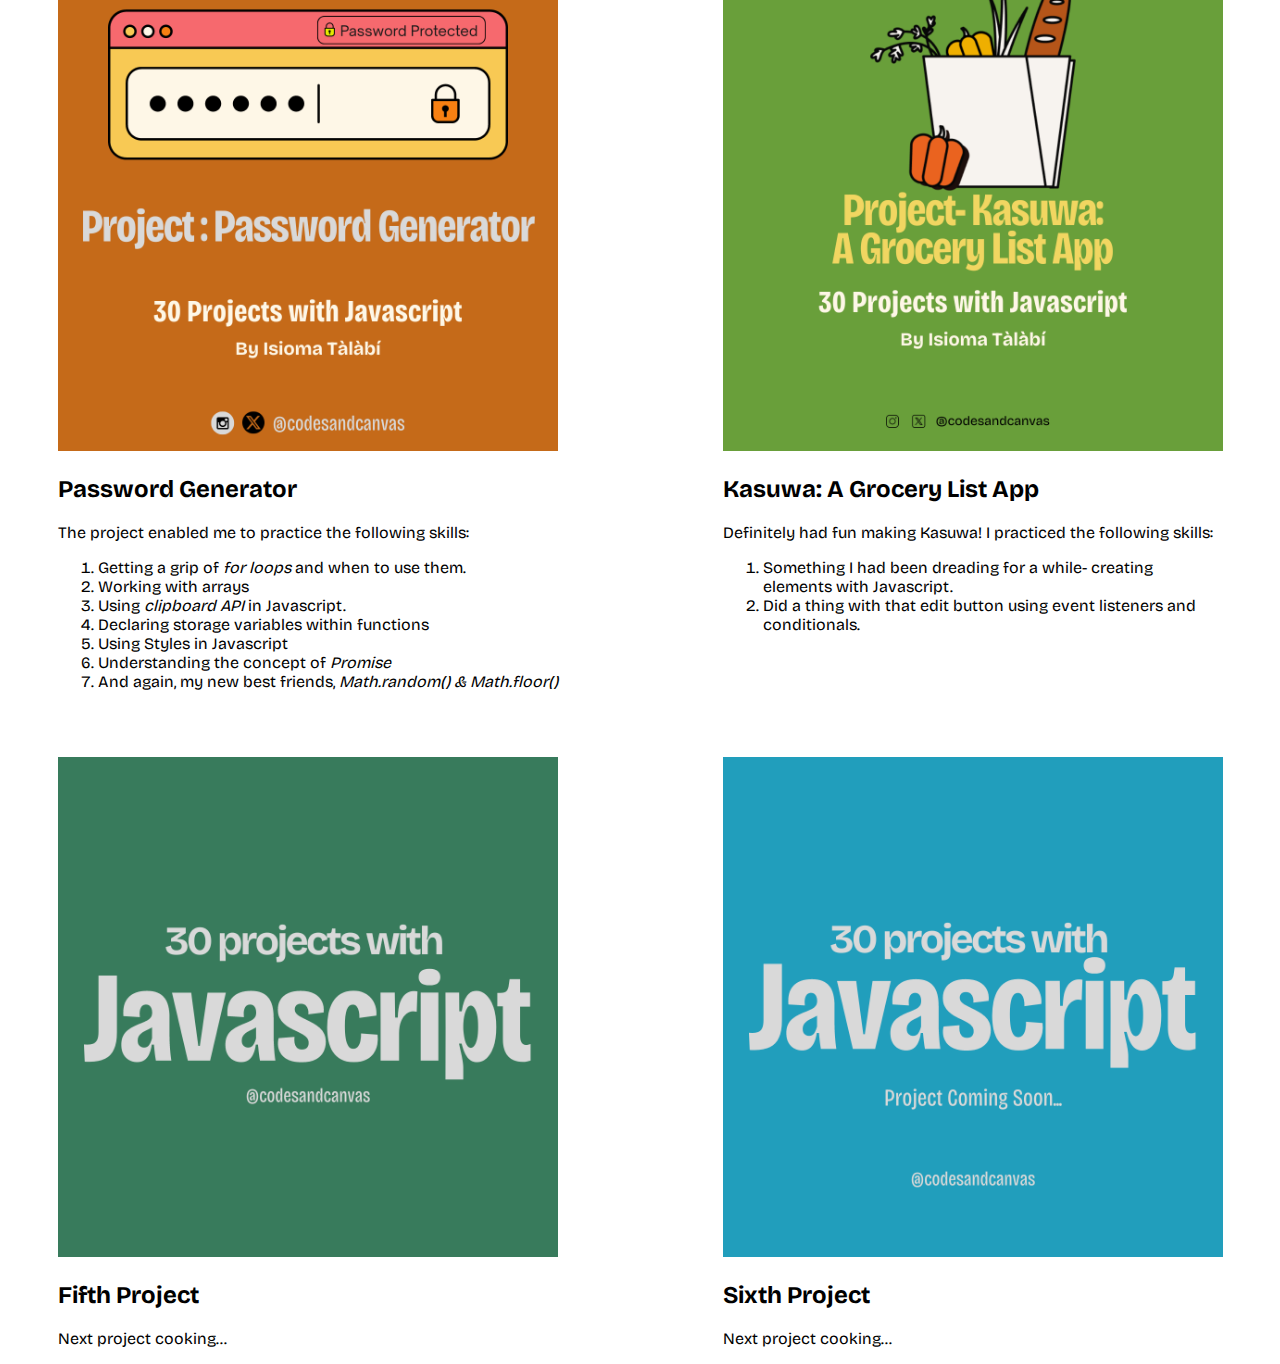
==== commit 422b5efd: "fix: alignment issues and link on index page" ====
--- a/index.html
+++ b/index.html
@@ -120,7 +120,9 @@
                 <div class="widget">
                     <a href="./grocery-list-app/kasuwa.html"><img class="widget_image" src="./assets/Kasuwa-CC.png"
                             alt="Kasuwa- A grocery list app"></a>
-                    <h2>Kasuwa: A Grocery List App</h2>
+                    <a href="./grocery-list-app/kasuwa.html">
+                        <h2>Kasuwa: A Grocery List App</h2>
+                    </a>
                     <p>Definitely had fun making Kasuwa! I practiced the following skills:</p>
 
                     <ol>
--- a/index.css
+++ b/index.css
@@ -50,6 +50,10 @@
 
 h1 {
   font-size: 3rem;
+}
+
+h2 {
+  color: black;
 }
 
 #bball__heading {
@@ -117,6 +121,10 @@
   width: 500px;
 }
 
+.widget {
+  width: 500px;
+}
+
 /* Media Queries for homepage */
 @media screen and (max-width: 800px) {
   .wrapper {
@@ -220,4 +228,8 @@
   .nobreak {
     display: none;
   }
-}
+
+  .widget {
+    width: 300px;
+  }
+}
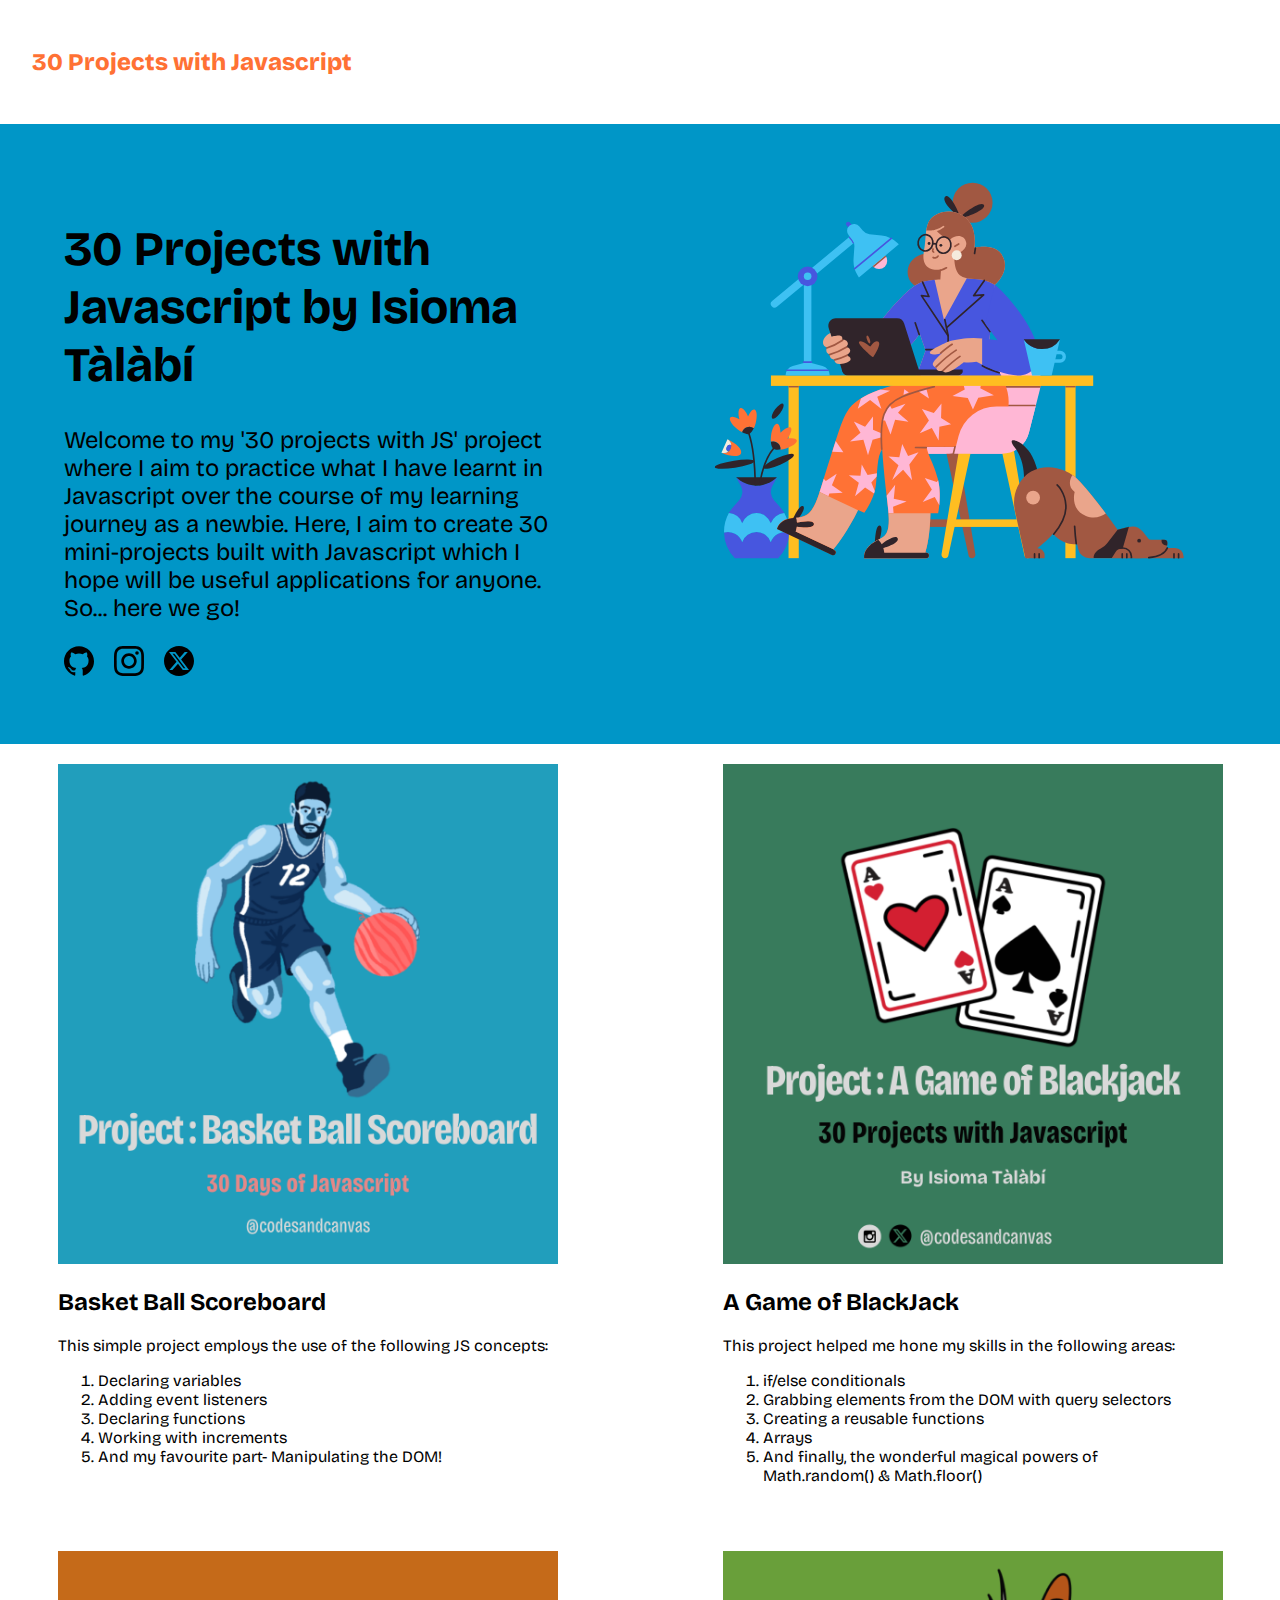
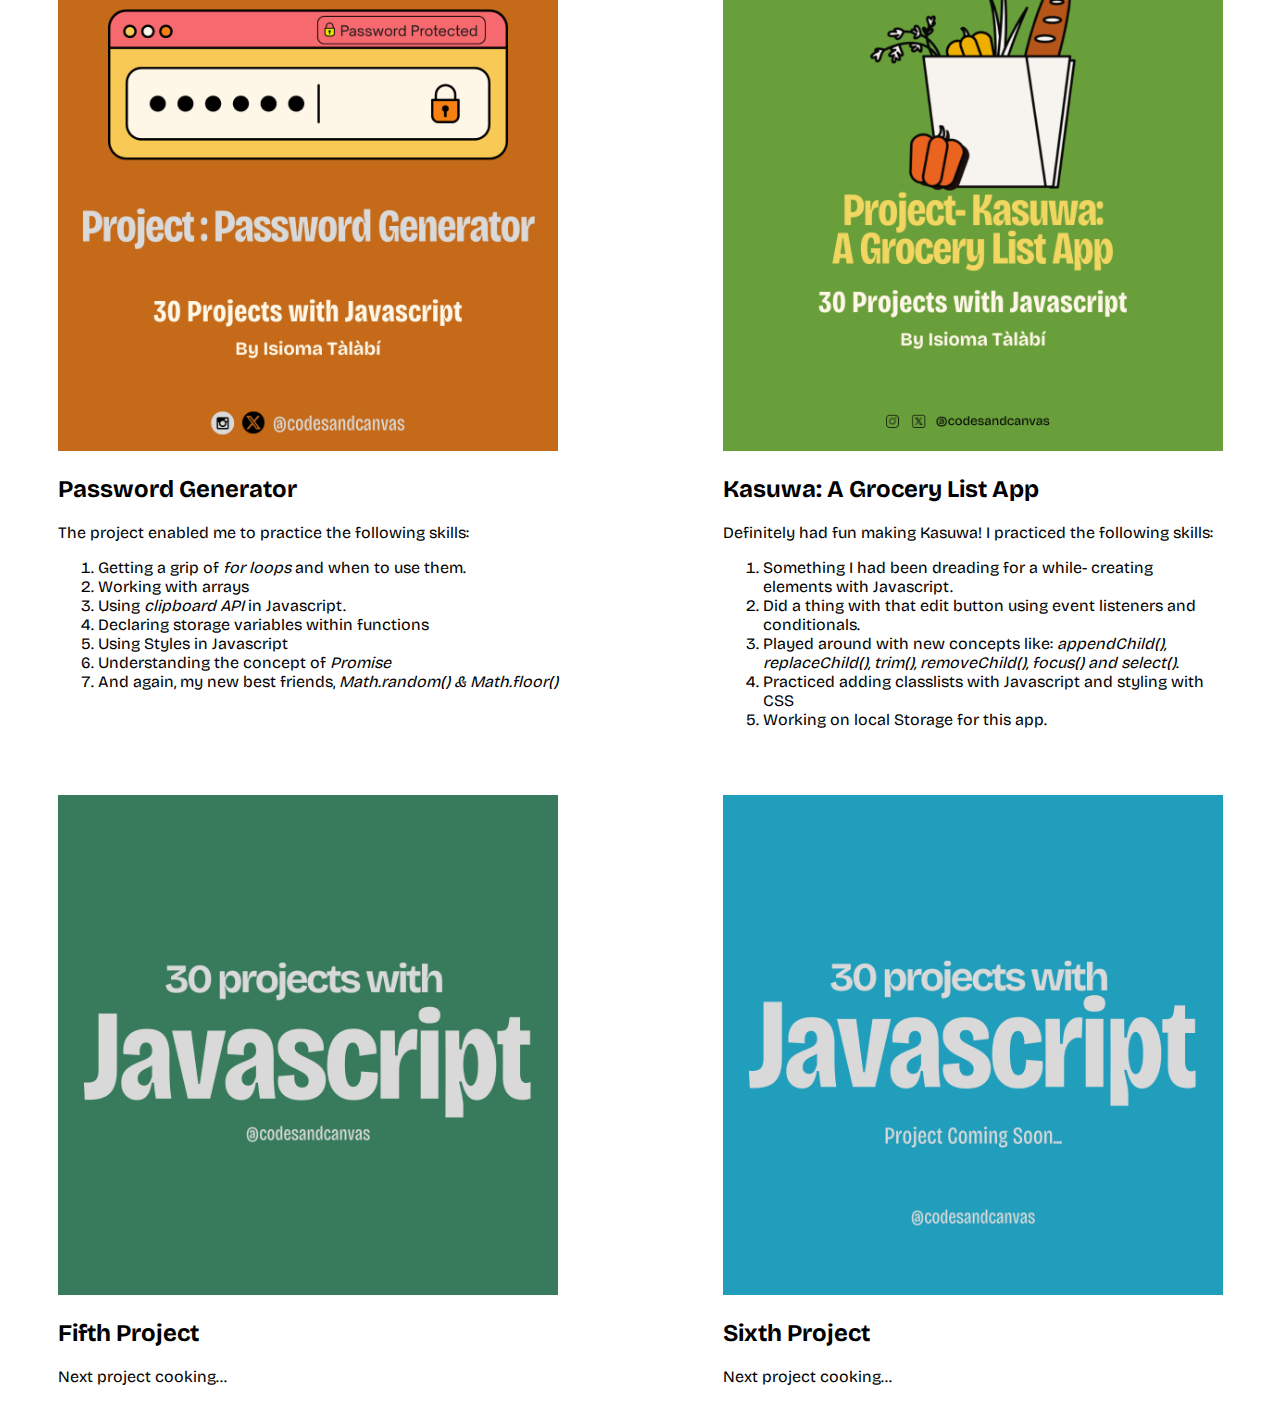
==== commit 02bb6076: "add: intro text on Kasuwa to index page" ====
--- a/index.html
+++ b/index.html
@@ -121,13 +121,16 @@
                     <a href="./grocery-list-app/kasuwa.html"><img class="widget_image" src="./assets/Kasuwa-CC.png"
                             alt="Kasuwa- A grocery list app"></a>
                     <a href="./grocery-list-app/kasuwa.html">
-                        <h2>Kasuwa: A Grocery List App</h2>
+                        <h2 id="kasuwa-heading">Kasuwa: A Grocery List App</h2>
                     </a>
                     <p>Definitely had fun making Kasuwa! I practiced the following skills:</p>
 
                     <ol>
                         <li>Something I had been dreading for a while- creating elements with Javascript.</li>
                         <li>Did a thing with that edit button using event listeners and conditionals. </li>
+                        <li>Played around with new concepts like: <em>appendChild(), replaceChild(), trim(), removeChild(), focus() and select()</em>.</li>
+                        <li>Practiced adding classlists with Javascript and styling with CSS</li>
+                        <li>Working on local Storage for this app.</li>
                     </ol>
                 </div>
 
--- a/index.css
+++ b/index.css
@@ -78,6 +78,10 @@
 
 #pword__heading:hover {
   color: #c56a18;
+}
+
+#kasuwa-heading:hover {
+  color: #699f3a;
 }
 
 .intro__text {
